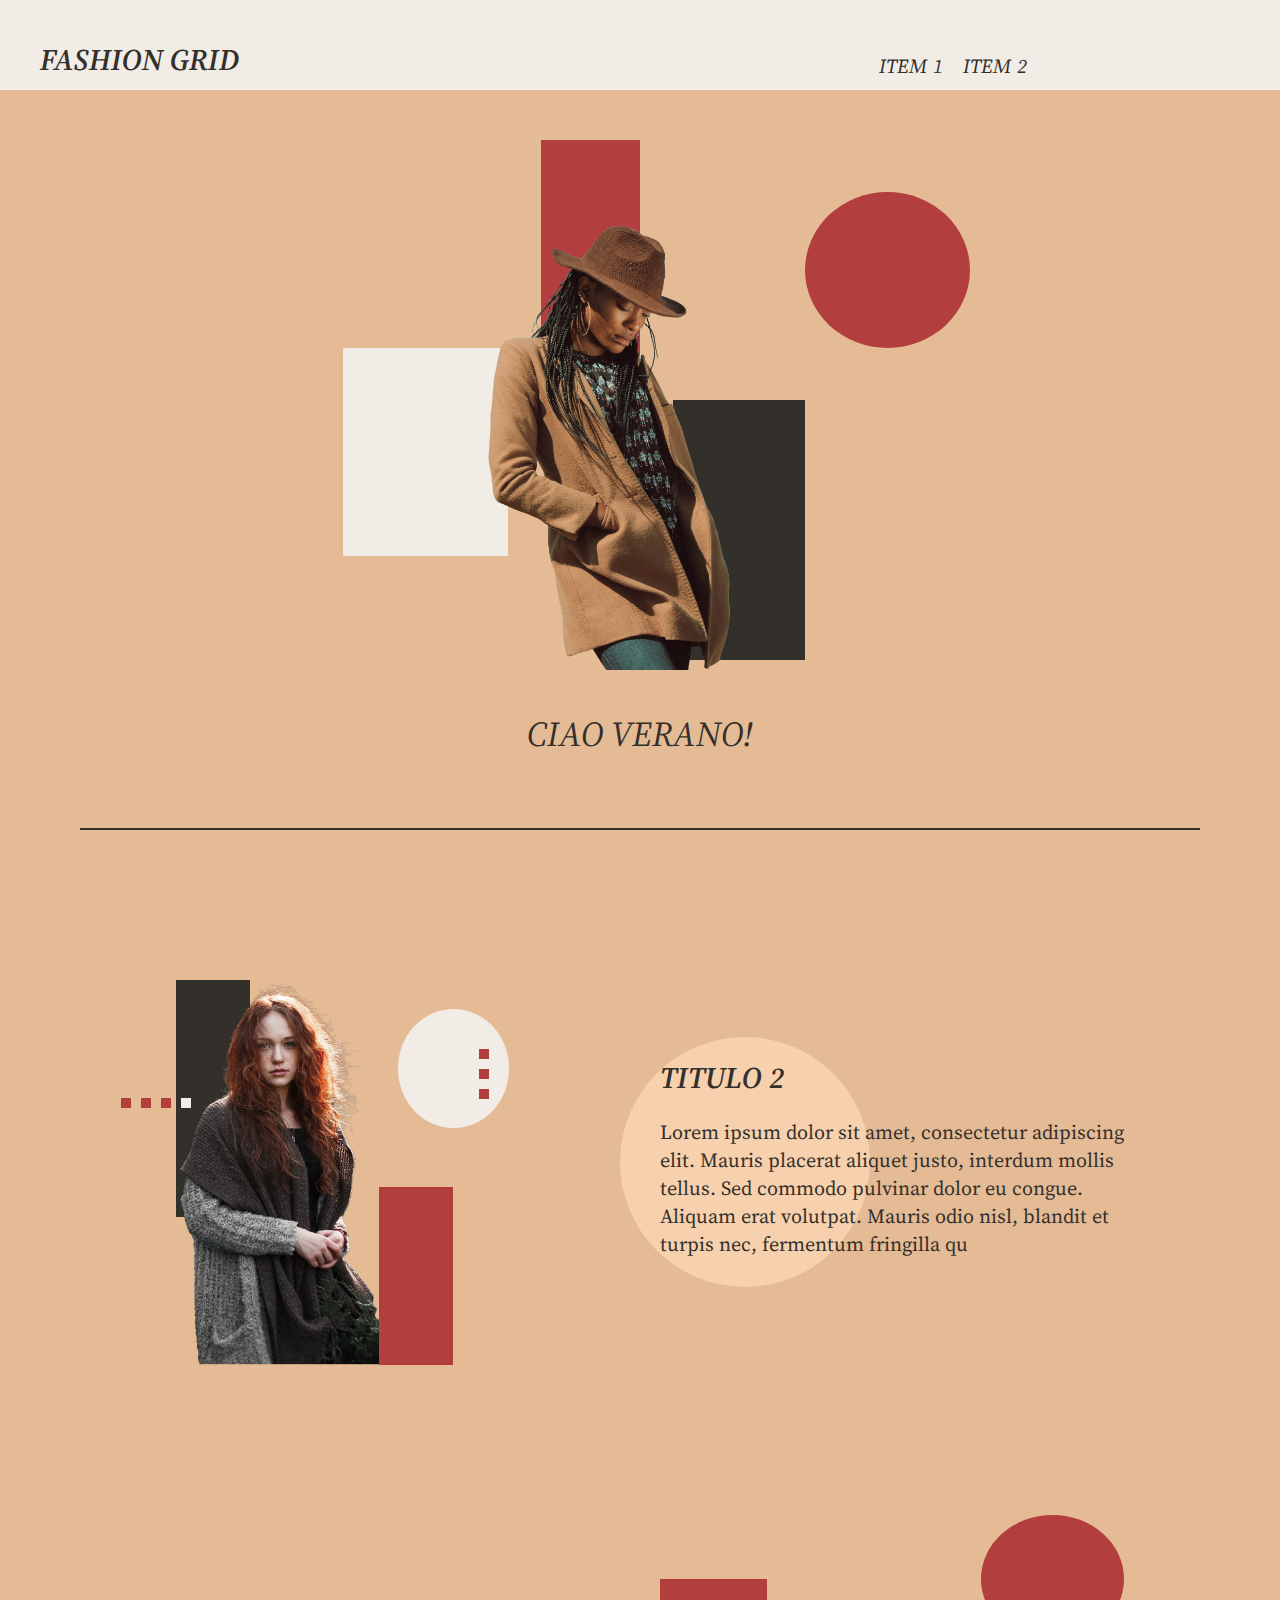
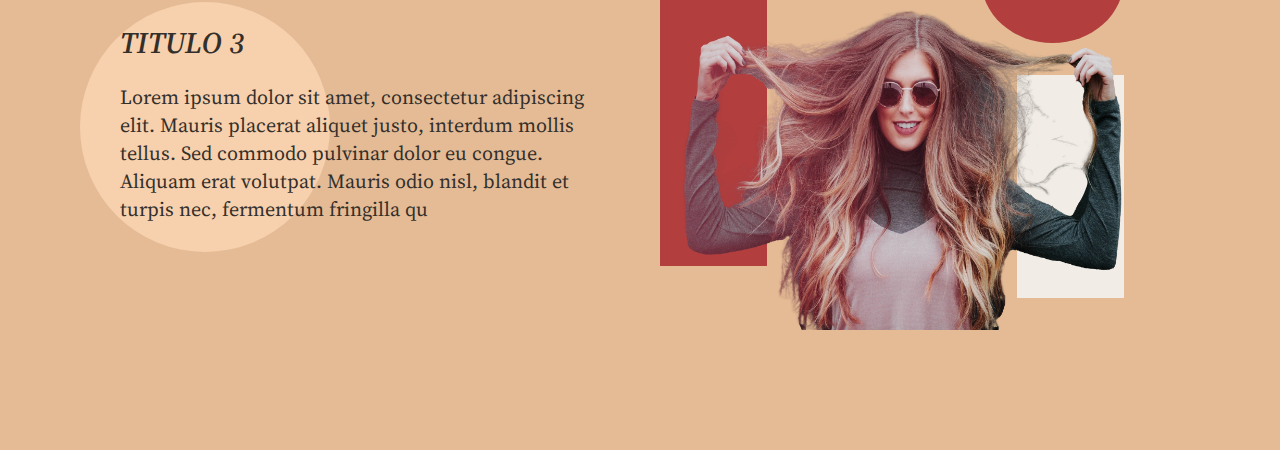
==== proyectoPersonal/index.html @ 2a03ffd2 "Primera maquetación del proyecto personal implementada" ====
<!DOCTYPE html>
<html lang="en">
<head>
    <meta charset="UTF-8">
    <meta http-equiv="X-UA-Compatible" content="IE=edge">
    <meta name="viewport" content="width=device-width, initial-scale=1.0">
    <title>Fashion Grid</title>

    <link rel="stylesheet" href="./style.css">
    <link rel="preconnect" href="https://fonts.googleapis.com">
    <link rel="preconnect" href="https://fonts.gstatic.com" crossorigin>
    <link href="https://fonts.googleapis.com/css2?family=Source+Serif+Pro:ital,wght@0,300;0,400;0,600;0,700;0,900;1,300;1,400;1,600;1,700;1,900&display=swap" rel="stylesheet">
</head>
<body>
    <header>
        <a href="./index.html">
            <h1>Fashion Grid</h1>
        </a>        
        <nav>
            <ul>
                <li><a href="">Item 1</a></li>
                <li><a href="">Item 2</a></li>
            </ul>
        </nav>
    </header>
    <main>
        <section class="hero">
            <div class="container">
                <div class="item-1"></div>
                <div class="item-2"></div>
                <div class="item-3"></div>
                <div class="item-4"></div>
                <div class="img-container">
                    <img src="./images/woman-5.png" alt="mujer con saco y sombrero">
                </div>
            </div>
            <span>Ciao verano!</span>
        </section>
        <section class="main-content">
            <div class="main-content__container-1">
                <div class="item-1">
                    <div class="item-1__subitem-1"></div>
                    <div class="item-1__subitem-2"></div>
                    <div class="item-1__subitem-3"></div>
                    <div class="item-1__subitem-4"></div>
                </div>
                <div class="item-2"></div>
                <div class="item-3">
                    <div class="item-3__subitem-1"></div>
                    <div class="item-3__subitem-2"></div>
                    <div class="item-3__subitem-3"></div>
                </div>
                <div class="img-container">
                    <img src="./images/woman-2.png" alt="mujer con vestido">
                </div>
            </div>
            <div class="main-content__text-block-1">
                <h2>Titulo 2</h2>
                <p>
                    Lorem ipsum dolor sit amet, consectetur adipiscing elit. Mauris placerat aliquet justo, interdum mollis tellus. Sed commodo pulvinar dolor eu congue. Aliquam erat volutpat. Mauris odio nisl, blandit et turpis nec, fermentum fringilla qu
                </p>
            </div>
            <div class="main-content__container-2">
                <div class="item-1"></div>
                <div class="item-2"></div>
                <div class="item-3"></div>
                <div class="img-container">
                    <img src="./images/woman-1.png" alt="mujer con lentes de sol">
                </div>
            </div>
            <div class="main-content__text-block-2">
                <h2>Titulo 3</h2>
                <p>
                    Lorem ipsum dolor sit amet, consectetur adipiscing elit. Mauris placerat aliquet justo, interdum mollis tellus. Sed commodo pulvinar dolor eu congue. Aliquam erat volutpat. Mauris odio nisl, blandit et turpis nec, fermentum fringilla qu
                </p>
            </div>
        </section>
    </main>
    <footer>

    </footer>
</body>
</html>
---- proyectoPersonal/style.css ----
:root {
    --font-1: 'Source Serif Pro', serif;
    --primary-color: #D9AB82;
    --primary-color-light-1:#E5BB95;
    --primary-color-light-2:#F7D0AD;
    --primary-color-dark-1: #CC9666;
    --primary-color-dark-2: #B27A47;
    --secondary-color: #8D2020;
    --secondary-color-light-1: #B23E3E;
    --secondary-color-light-2: #CC5252;
    --secondary-color-dark-1: #731111;
    --secondary-color-dark-2: #590909;
    --black: #1A1008;
    --white: #F2ECE6;
    --gray-1:#332F2B;
    --gray-2:#80766C;
    --gray-3:#B2A89D;
}
* {
    margin: 0;
    padding: 0;
    box-sizing: border-box;
}
html {
    font-size: 62.5%;
}
body {
    font-family: var(--font-1);
    font-size: 1.5rem;
    color: var(--gray-1);
}
img {
    width: 100%;
}

header {
    width: 100%;
    min-height: 90px;
    padding: 10px 40px;
    display: grid;
    /* grid-template-columns: repeat(auto-fit, minmax(500px,1fr)); */
    grid-auto-flow: column;
    /* justify-content: space-between; */
    place-items: end center;
    background-color: var(--white);
    color: var(--gray-1);
}
header > a {
    justify-self: start;
    /* align-self: end; */
    text-decoration: none;
    color: inherit;
}
header h1 {
    text-transform: uppercase;
    font-style: italic;
    font-weight: 600;
}
header nav ul {
    display: grid;
    grid-auto-flow: column;
    gap: 20px;
}
header nav li {
    list-style: none;
}
header nav a {
    font-size: 2rem;
    font-style: italic;
    color: inherit;
    text-transform: uppercase;
    text-decoration: none;
}
main {
    background-color: var(--primary-color-light-1);
    padding: 0px 80px;
    /* display: grid; */
    /* justify-content: center; */
}
.hero {
    width: 100%;
    padding-top: 50px;
    border-bottom: 2px solid var(--gray-1);
}
.hero .container {
    max-width: 660px;
    max-height: 530px;
    margin: 0 auto;
    /* border: 1px solid var(--gray-1); */
    display: grid;
    grid-template-columns: repeat(20, 1fr);
    grid-template-rows: repeat(10, 1fr) 10px;
}
.hero .container .item-1 {
    background-color: var(--white);
    grid-column: 2/7;
    grid-row: 5/9;
}
.hero .container .item-2 {
    background-color: var(--secondary-color-light-1);
    grid-column: 8/11;
    grid-row: 1/6;
}
.hero .container .item-3 {
    background-color: var(--gray-1);
    grid-column: 12/16;
    grid-row: 6/11;
}
.hero .container .item-4 {
    background-color: var(--secondary-color-light-1);
    grid-column: 16/21;
    grid-row: 2/5;
    border-radius: 50%;
}
.hero .container .img-container {
    grid-column: 5/15;
    grid-row: 2/12;
    /* border: 2px solid var(--secondary-color-dark-2); */
}
.hero .container img {
    width: 100%;
    height: 100%;
} 
.hero span {
    display: block;
    width: max-content;
    margin: 40px auto 70px;
    font-size: 3.5rem;
    text-transform: uppercase;
    font-style: italic;
}

/*------------------------*/
.main-content .img-container img {
    /* display: none; */
}
/*----------------------*/

.main-content {
    display: grid;
    grid-template-columns: repeat(2, minmax(200px,500px));
    justify-content: center;
    align-items: center;
    padding: 120px 0;
    gap: 150px 40px;
}
.main-content h2{
    margin-bottom: 20px;
    font-size: 3rem;
    font-style: italic;
    font-weight: 600;
    text-transform: uppercase;
}
.main-content p {
    font-size: 2rem;
    font-weight: 400;
}
.main-content__text-block-1::before {
    content: '';
    width: 250px;
    height: 250px;
    border-radius: 50%;
    background-color: var(--primary-color-light-2);
    position: absolute;
    left: -40px;
    top: -20px;
    z-index: -1;
}
.main-content__text-block-1 {
    position: relative;
    z-index: 1;
}
.main-content__text-block-2::before {
    content: '';
    width: 250px;
    height: 250px;
    border-radius: 50%;
    background-color: var(--primary-color-light-2);
    position: absolute;
    left: -40px;
    top: -20px;
    z-index: -1;
}
.main-content__text-block-2 {
    position: relative;
    z-index: 1;
    grid-column: 1/2;
    grid-row: 2/3;
}


/* ------------------------
-------Grid collage 2-------
-------------------------*/

.main-content__container-1 {
    height: 415px;
    display: grid;
    grid-template-columns: repeat(27, 1fr);
    grid-template-rows: repeat(14, 1fr);
}
.main-content__container-1 .item-1{
    background-color: var(--gray-1);
    grid-column: 4/8;
    grid-row: 2/10;
    position: relative;
}
.main-content__container-1 .item-1__subitem-1 {
    width: 10px;
    height: 10px;
    background-color: var(--white);
    position: absolute;
    left: 5px;
    top: 50%;
}
.main-content__container-1 .item-1__subitem-2 {
    width: 10px;
    height: 10px;
    background-color: var(--secondary-color-light-1);
    position: absolute;
    left: -15px;
    top: 50%;
}
.main-content__container-1 .item-1__subitem-3 {
    width: 10px;
    height: 10px;
    background-color: var(--secondary-color-light-1);
    position: absolute;
    left: -35px;
    top: 50%;
}
.main-content__container-1 .item-1__subitem-4 {
    width: 10px;
    height: 10px;
    background-color: var(--secondary-color-light-1);
    position: absolute;
    left: -55px;
    top: 50%;
}
.main-content__container-1 .item-2{
    background-color: var(--secondary-color-light-1);
    grid-column: 15/19;
    grid-row: 9/-1;
}
.main-content__container-1 .item-3{
    background-color: var(--white);
    /* width: 110px;
    height: 110px; */
    border-radius: 50%;
    grid-column: 16/22;
    grid-row: 3/7;
    position: relative;
}
.main-content__container-1 .item-3__subitem-1 {
    width: 10px;
    height: 10px;
    background-color: var(--secondary-color-light-1);
    position: absolute;
    right: 20px;
    top: 60px;
}
.main-content__container-1 .item-3__subitem-2 {
    width: 10px;
    height: 10px;
    background-color: var(--secondary-color-light-1);
    position: absolute;
    right: 20px;
    top: 80px;
}
.main-content__container-1 .item-3__subitem-3 {
    width: 10px;
    height: 10px;
    background-color: var(--secondary-color-light-1);
    position: absolute;
    right: 20px;
    top: 40px;
}
.main-content__container-1 .img-container {
    /* border: 2px solid var(--secondary-color-dark-2); */
    grid-column: 4/15;
    grid-row: 2/-1;
}
.main-content__container-1 .img-container img {
    height: 100%;
    position: relative;
}

/* ------------------------
-------Grid collage 3-------
-------------------------*/

.main-content__container-2 {
    height: 415px;
    display: grid;
    grid-template-columns: repeat(14, 1fr);
    grid-template-rows: repeat(13, 1fr);
}
.main-content__container-2 .item-1 {
    background-color: var(--secondary-color-light-1);
    grid-column: 1/4;
    grid-row: 3/12;
}
.main-content__container-2 .item-2 {
    background-color: var(--secondary-color-light-1);
    grid-column: 10/14;
    grid-row: 1/5;
    border-radius: 50%;
}
.main-content__container-2 .item-3 {
    background-color: var(--white);
    grid-column: 11/14;
    grid-row: 6/13;
}
.main-content__container-2 .img-container {
    grid-column: 1/15;
    grid-row: 2/-1;
}
.main-content__container-2 img {
    height: 100%;
}
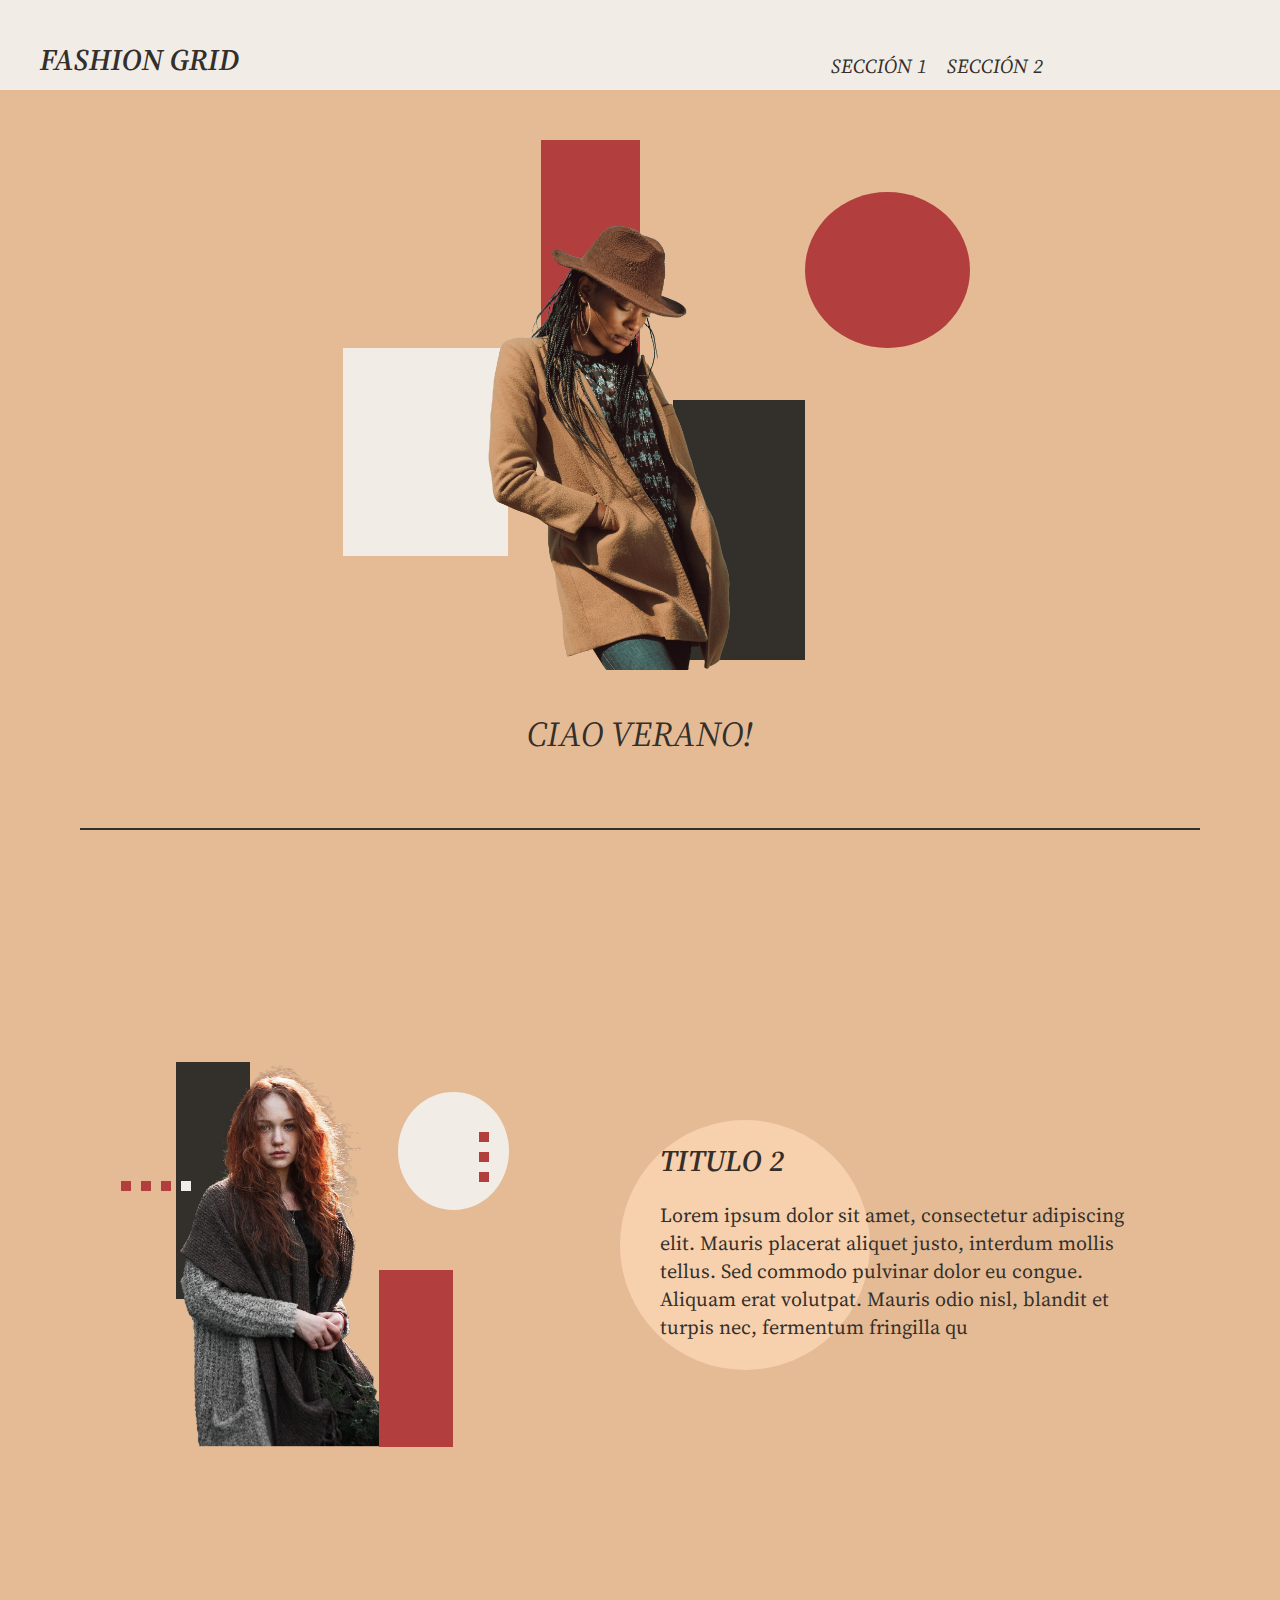
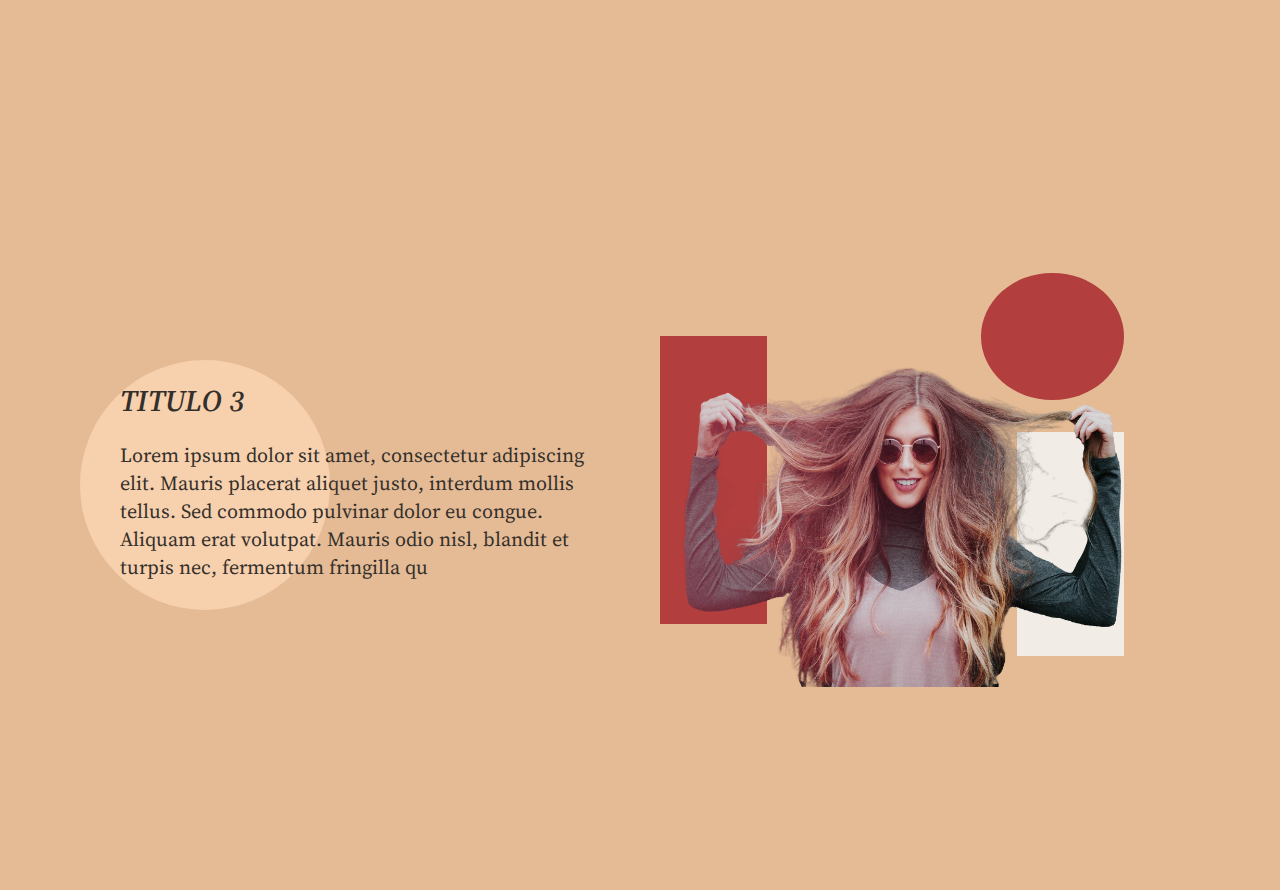
==== commit ba03b013: "Minor fixes" ====
--- a/proyectoPersonal/index.html
+++ b/proyectoPersonal/index.html
@@ -18,8 +18,8 @@
         </a>        
         <nav>
             <ul>
-                <li><a href="">Item 1</a></li>
-                <li><a href="">Item 2</a></li>
+                <li><a href="#section-1">Sección 1</a></li>
+                <li><a href="#section-2">Sección 2</a></li>
             </ul>
         </nav>
     </header>
@@ -54,7 +54,7 @@
                     <img src="./images/woman-2.png" alt="mujer con vestido">
                 </div>
             </div>
-            <div class="main-content__text-block-1">
+            <div class="main-content__text-block-1" id="section-1">
                 <h2>Titulo 2</h2>
                 <p>
                     Lorem ipsum dolor sit amet, consectetur adipiscing elit. Mauris placerat aliquet justo, interdum mollis tellus. Sed commodo pulvinar dolor eu congue. Aliquam erat volutpat. Mauris odio nisl, blandit et turpis nec, fermentum fringilla qu
@@ -68,7 +68,7 @@
                     <img src="./images/woman-1.png" alt="mujer con lentes de sol">
                 </div>
             </div>
-            <div class="main-content__text-block-2">
+            <div class="main-content__text-block-2" id="section-2">
                 <h2>Titulo 3</h2>
                 <p>
                     Lorem ipsum dolor sit amet, consectetur adipiscing elit. Mauris placerat aliquet justo, interdum mollis tellus. Sed commodo pulvinar dolor eu congue. Aliquam erat volutpat. Mauris odio nisl, blandit et turpis nec, fermentum fringilla qu
--- a/proyectoPersonal/style.css
+++ b/proyectoPersonal/style.css
@@ -138,11 +138,12 @@
 
 .main-content {
     display: grid;
-    grid-template-columns: repeat(2, minmax(200px,500px));
+    grid-template-columns: repeat(2, minmax(420px,500px));
+    grid-auto-rows: 420px;
     justify-content: center;
     align-items: center;
-    padding: 120px 0;
-    gap: 150px 40px;
+    padding: 200px 0;
+    gap: 0px 40px;
 }
 .main-content h2{
     margin-bottom: 20px;
@@ -185,7 +186,7 @@
     position: relative;
     z-index: 1;
     grid-column: 1/2;
-    grid-row: 2/3;
+    grid-row: 3/4;
 }
 
 
@@ -292,6 +293,7 @@
 .main-content__container-2 {
     height: 415px;
     display: grid;
+    grid-row: 3/4;
     grid-template-columns: repeat(14, 1fr);
     grid-template-rows: repeat(13, 1fr);
 }
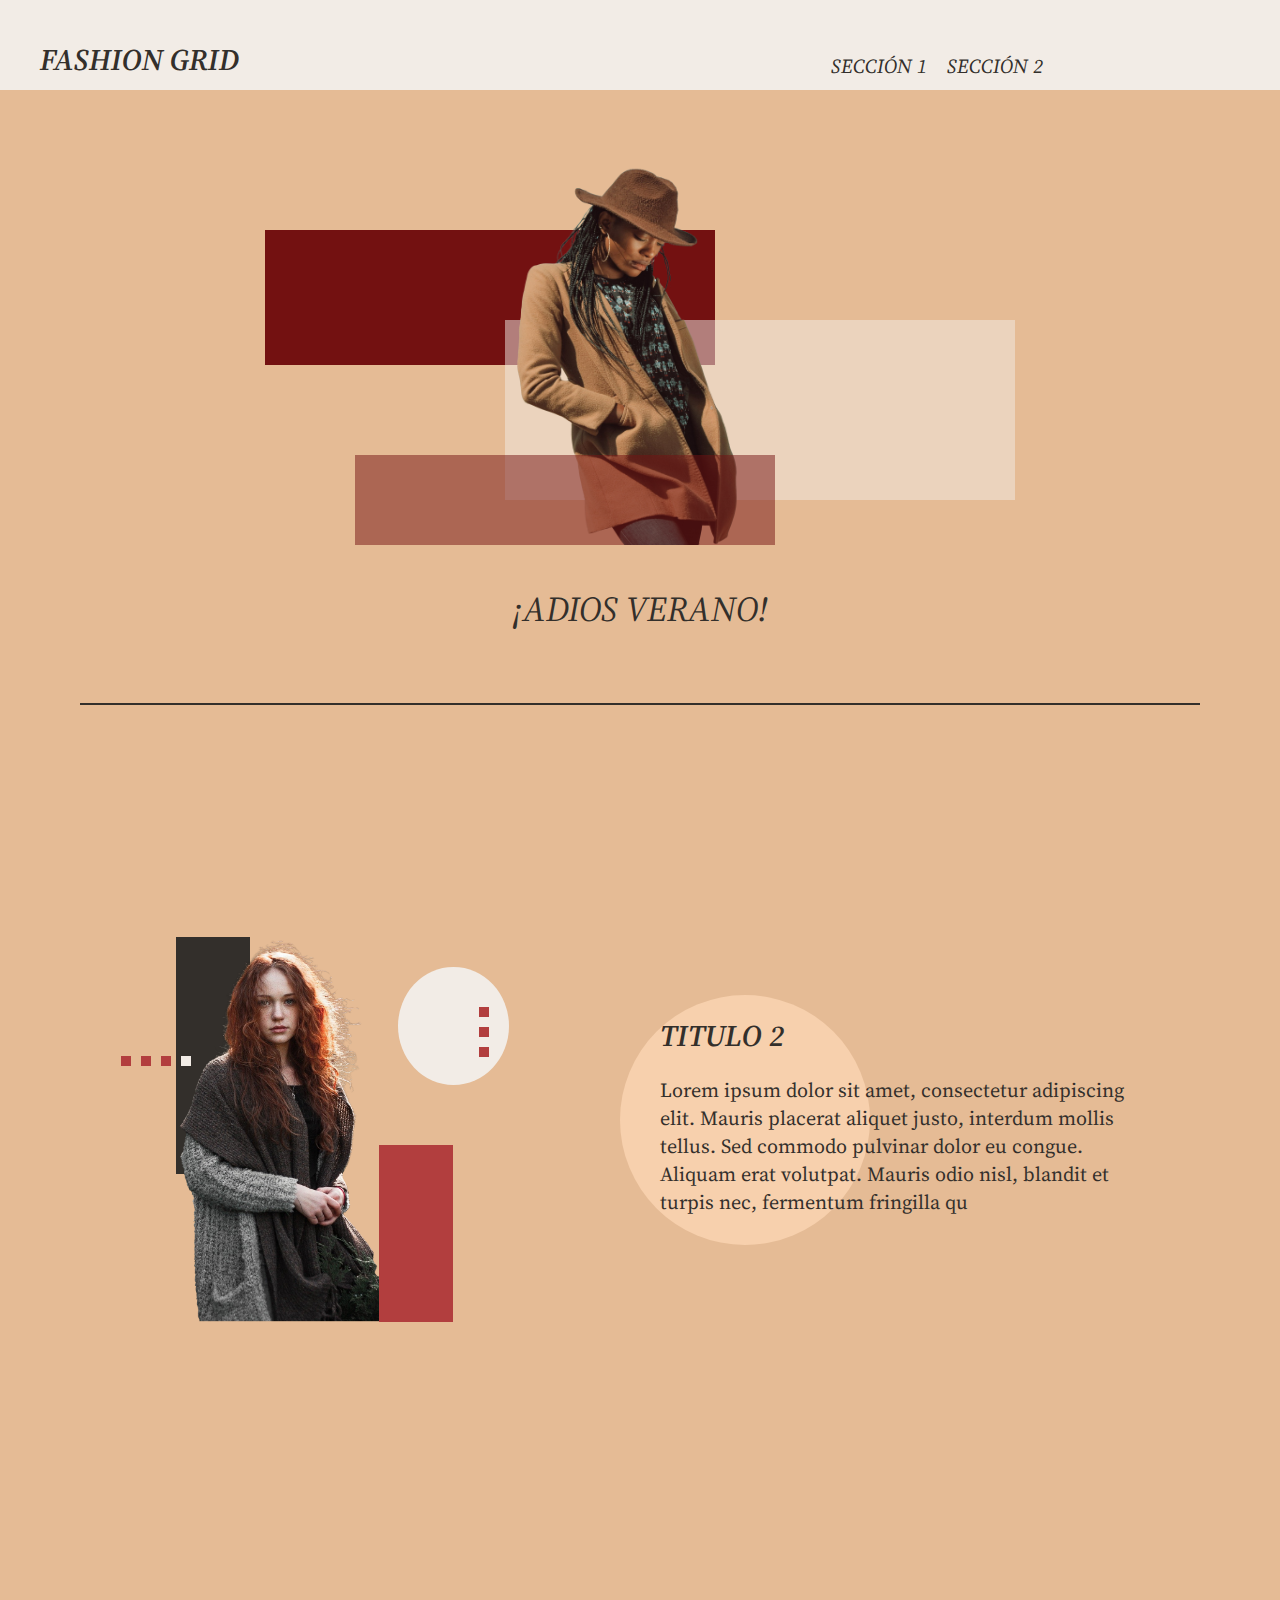
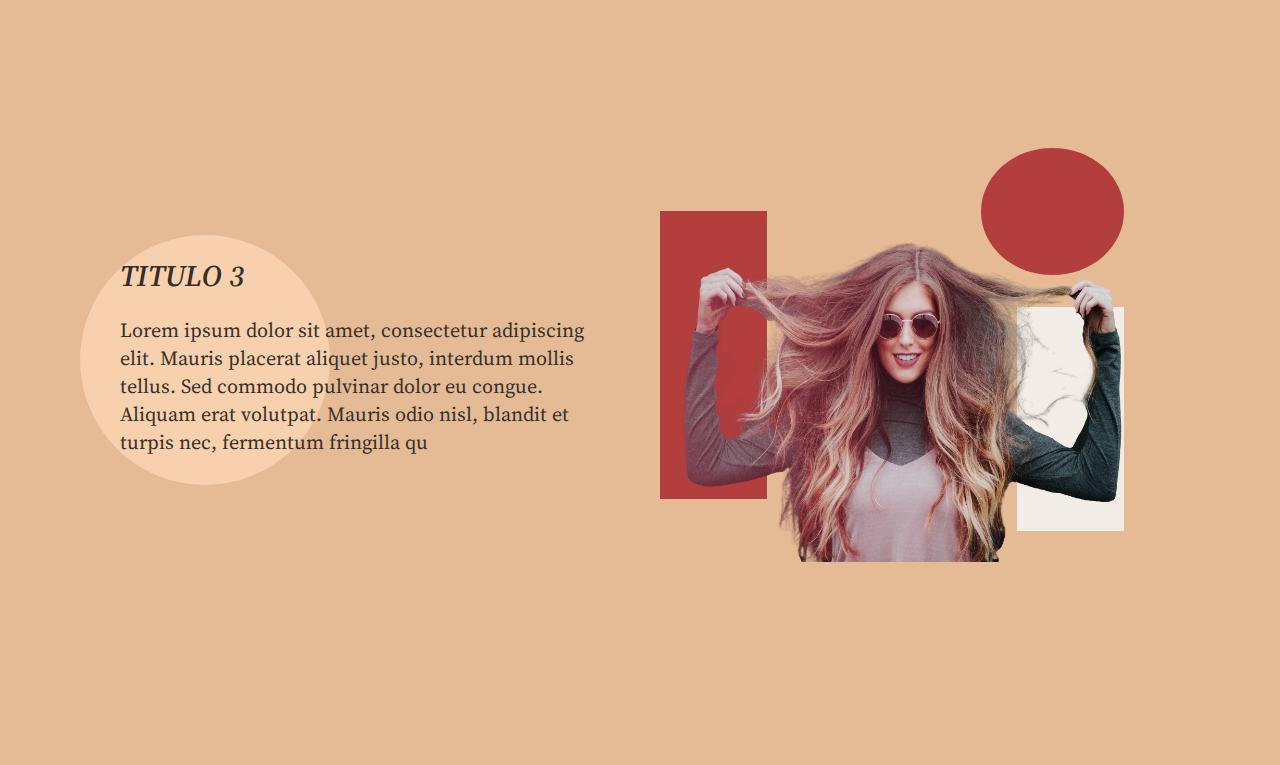
==== commit d7ecbfea: "Modificación de estilos del hero, no terminada" ====
--- a/proyectoPersonal/index.html
+++ b/proyectoPersonal/index.html
@@ -28,13 +28,14 @@
             <div class="container">
                 <div class="item-1"></div>
                 <div class="item-2"></div>
-                <div class="item-3"></div>
-                <div class="item-4"></div>
                 <div class="img-container">
                     <img src="./images/woman-5.png" alt="mujer con saco y sombrero">
                 </div>
+                <div class="item-3"></div>
+                <!-- <div class="item-4"></div> -->
+                
             </div>
-            <span>Ciao verano!</span>
+            <span>¡Adios verano!</span>
         </section>
         <section class="main-content">
             <div class="main-content__container-1">
--- a/proyectoPersonal/style.css
+++ b/proyectoPersonal/style.css
@@ -77,34 +77,43 @@
     /* display: grid; */
     /* justify-content: center; */
 }
+/*------------------
+------- HERO -------
+-------------------*/
 .hero {
     width: 100%;
     padding-top: 50px;
     border-bottom: 2px solid var(--gray-1);
 }
 .hero .container {
-    max-width: 660px;
+    /* max-width: 660px; */
     max-height: 530px;
     margin: 0 auto;
     /* border: 1px solid var(--gray-1); */
     display: grid;
-    grid-template-columns: repeat(20, 1fr);
-    grid-template-rows: repeat(10, 1fr) 10px;
+    grid-template-columns: repeat(25, 30px);
+    grid-template-rows: repeat(9, 45px);
+    justify-content: center;
 }
 .hero .container .item-1 {
-    background-color: var(--white);
-    grid-column: 2/7;
+    background-color: var(--secondary-color-dark-1);
+    grid-column: 1/16;
+    grid-row: 3/6;
+    
+}
+.hero .container .item-2 {
+    background-color: var(--white);
+    grid-column: 9/26;
     grid-row: 5/9;
-}
-.hero .container .item-2 {
-    background-color: var(--secondary-color-light-1);
-    grid-column: 8/11;
-    grid-row: 1/6;
+    opacity: 50%;
 }
 .hero .container .item-3 {
-    background-color: var(--gray-1);
-    grid-column: 12/16;
-    grid-row: 6/11;
+    /* display: none; */
+    background-color: var(--secondary-color-dark-1);
+    grid-column: 4/18;
+    grid-row: 8/10;
+    opacity: 50%;
+    z-index: 1;
 }
 .hero .container .item-4 {
     background-color: var(--secondary-color-light-1);
@@ -113,8 +122,9 @@
     border-radius: 50%;
 }
 .hero .container .img-container {
-    grid-column: 5/15;
-    grid-row: 2/12;
+    grid-column: 8/18;
+    grid-row: 1/10;
+    z-index: 1;
     /* border: 2px solid var(--secondary-color-dark-2); */
 }
 .hero .container img {
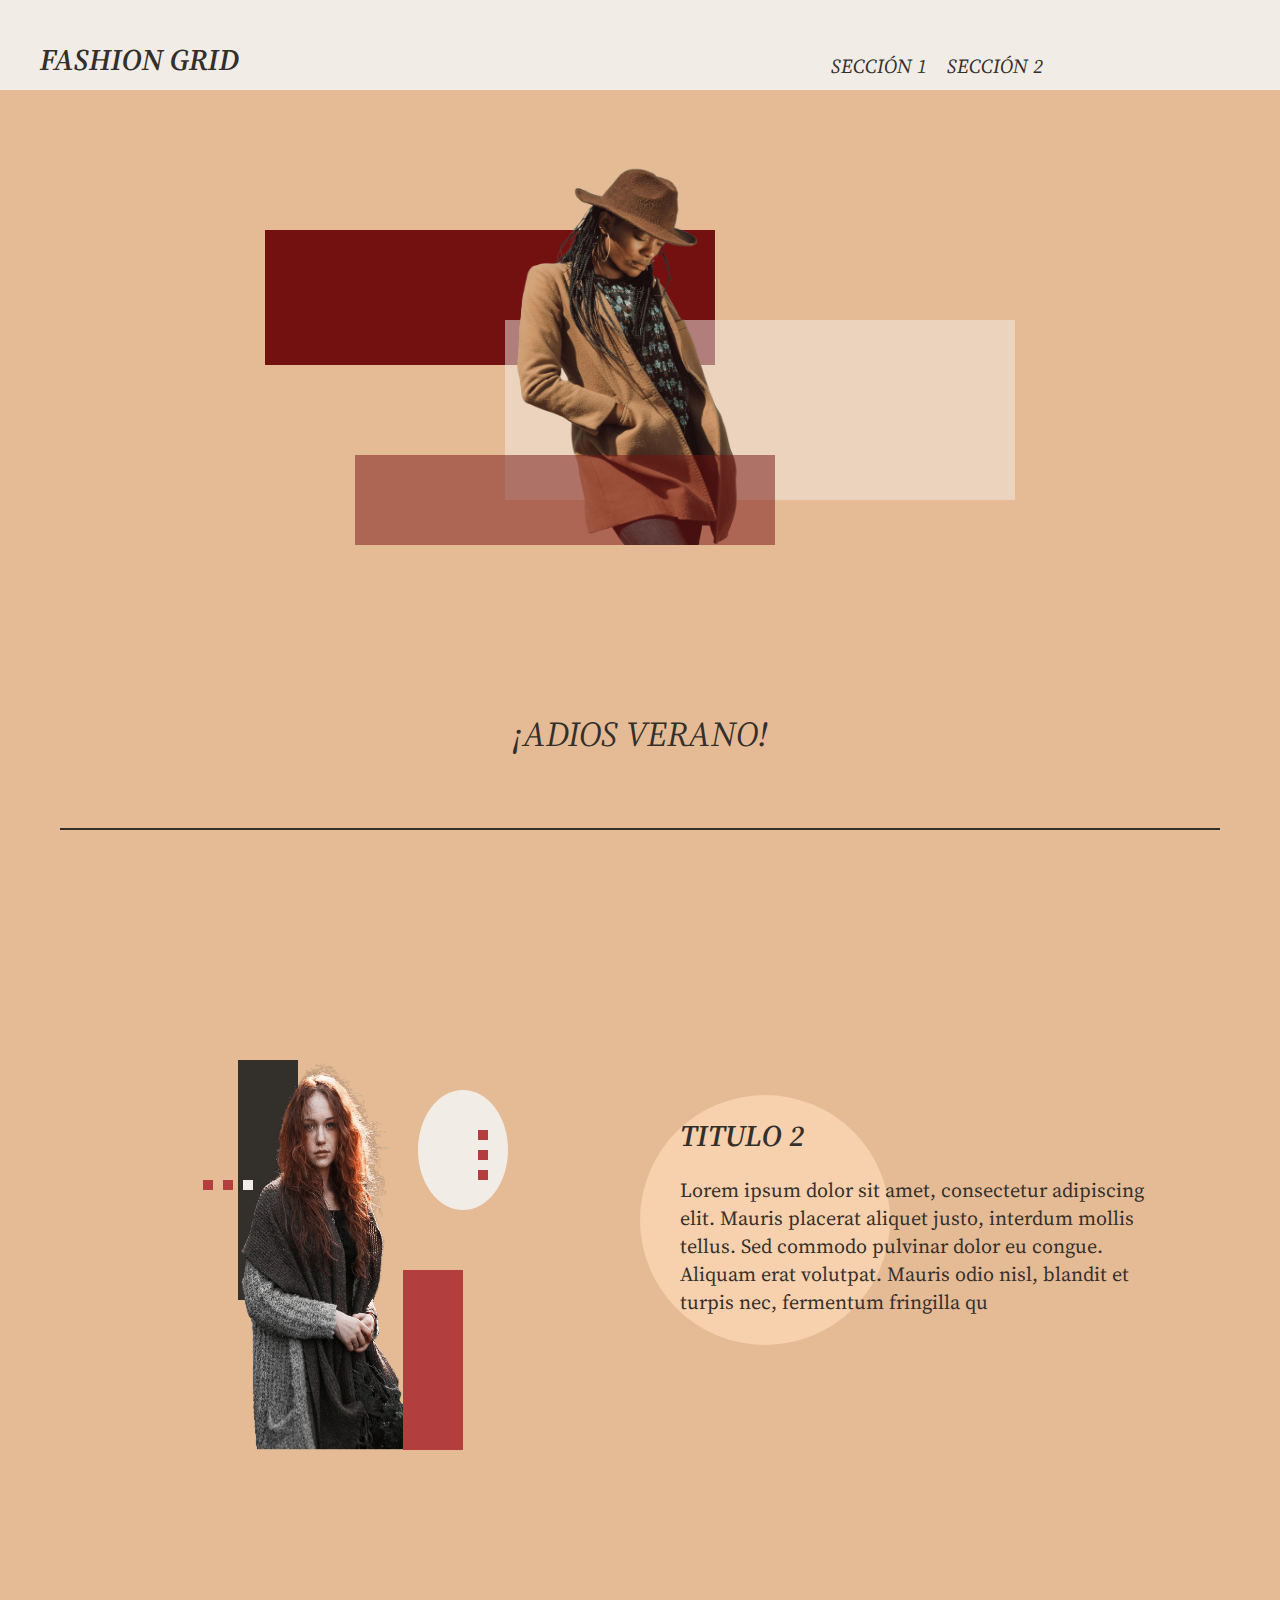
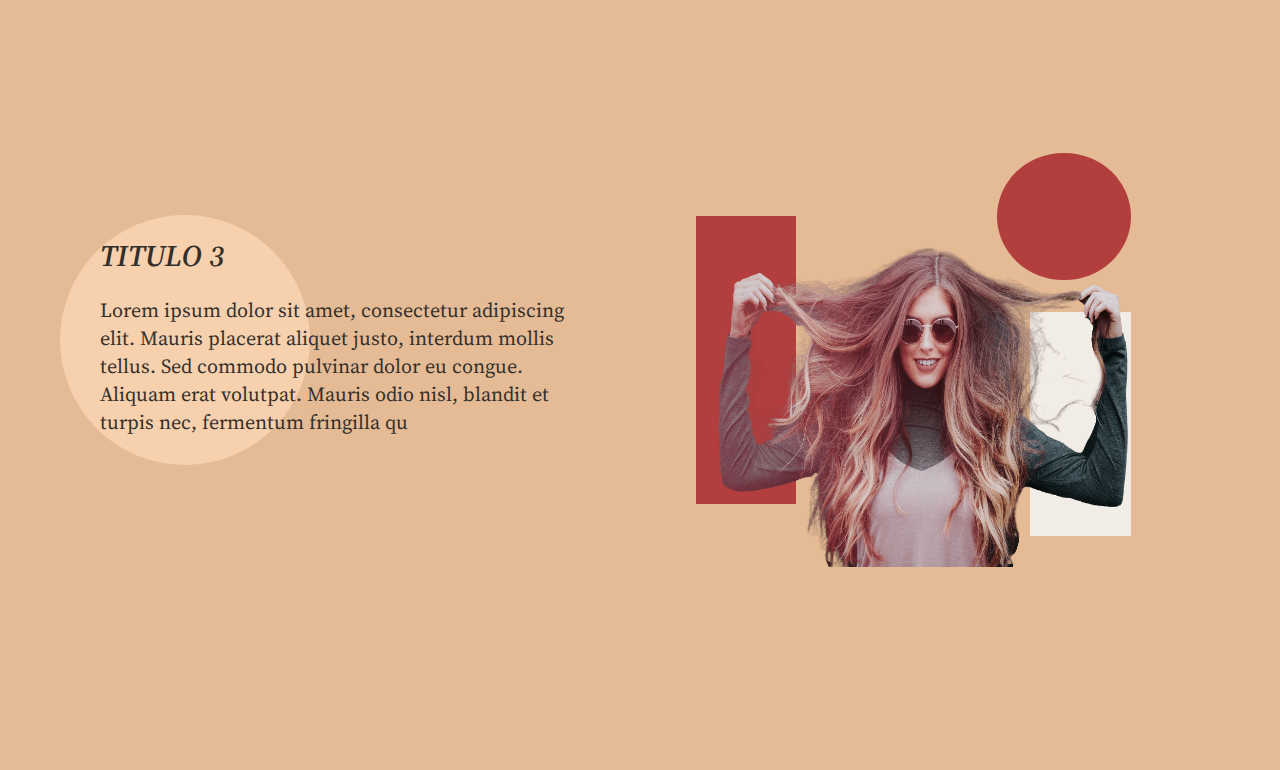
==== commit cd979885: "Implementado menú tipo hamburguesa y ajustes responsive" ====
--- a/proyectoPersonal/index.html
+++ b/proyectoPersonal/index.html
@@ -1,22 +1,34 @@
 <!DOCTYPE html>
-<html lang="en">
+<html lang="es">
 <head>
     <meta charset="UTF-8">
     <meta http-equiv="X-UA-Compatible" content="IE=edge">
     <meta name="viewport" content="width=device-width, initial-scale=1.0">
     <title>Fashion Grid</title>
 
+    <link rel="icon" type="image/png" href="./images/favicon-fashion-grid-2.png">
+
     <link rel="stylesheet" href="./style.css">
     <link rel="preconnect" href="https://fonts.googleapis.com">
     <link rel="preconnect" href="https://fonts.gstatic.com" crossorigin>
     <link href="https://fonts.googleapis.com/css2?family=Source+Serif+Pro:ital,wght@0,300;0,400;0,600;0,700;0,900;1,300;1,400;1,600;1,700;1,900&display=swap" rel="stylesheet">
+
+    <link href="https://fonts.googleapis.com/icon?family=Material+Icons"
+      rel="stylesheet">
 </head>
 <body>
     <header>
         <a href="./index.html">
             <h1>Fashion Grid</h1>
-        </a>        
+        </a> 
+        
         <nav>
+            <label for="menu">
+                <span class="material-icons-outlined material-icons">
+                    menu
+                </span>    
+            </label>
+            <input type="checkbox" name="menu" id="menu">   
             <ul>
                 <li><a href="#section-1">Sección 1</a></li>
                 <li><a href="#section-2">Sección 2</a></li>
--- a/proyectoPersonal/style.css
+++ b/proyectoPersonal/style.css
@@ -33,50 +33,77 @@
     width: 100%;
 }
 
+
+/*-------------------
+--------HEADER------
+-------------------*/
 header {
     width: 100%;
-    min-height: 90px;
-    padding: 10px 40px;
+    min-height: 50px;
+    padding: 10px 20px;
     display: grid;
-    /* grid-template-columns: repeat(auto-fit, minmax(500px,1fr)); */
     grid-auto-flow: column;
-    /* justify-content: space-between; */
     place-items: end center;
     background-color: var(--white);
     color: var(--gray-1);
 }
 header > a {
     justify-self: start;
-    /* align-self: end; */
     text-decoration: none;
     color: inherit;
 }
 header h1 {
     text-transform: uppercase;
+    font-size: 2rem;
     font-style: italic;
     font-weight: 600;
 }
 header nav ul {
-    display: grid;
-    grid-auto-flow: column;
-    gap: 20px;
+    position: absolute;
 }
 header nav li {
     list-style: none;
 }
 header nav a {
-    font-size: 2rem;
+    font-size: 1.5rem;
     font-style: italic;
     color: inherit;
     text-transform: uppercase;
     text-decoration: none;
 }
+header nav ul {
+    display: none;
+    /* transition: all ease 5s; */
+}
+header nav {
+    /* position: relative; */
+    justify-self: end;
+}
+header nav input {
+    display: none;
+}
+header input:checked + ul {
+    display: inline-block;
+    position: absolute;
+    padding: 10px 20px;
+    right: 0;
+    top: 49px;
+    background-color: var(--white);
+}
+header input:checked + ul li {
+    margin-bottom: 10px;
+}
+
+/*---------------------
+--------- MAIN --------
+---------------------*/
 main {
+    width: 100%;
     background-color: var(--primary-color-light-1);
-    padding: 0px 80px;
-    /* display: grid; */
-    /* justify-content: center; */
-}
+    padding: 0px 20px;
+    overflow: hidden;
+}
+
 /*------------------
 ------- HERO -------
 -------------------*/
@@ -85,15 +112,17 @@
     padding-top: 50px;
     border-bottom: 2px solid var(--gray-1);
 }
+/*--------------------
+----- Collage HERO ---
+--------------------*/
 .hero .container {
-    /* max-width: 660px; */
     max-height: 530px;
     margin: 0 auto;
-    /* border: 1px solid var(--gray-1); */
     display: grid;
-    grid-template-columns: repeat(25, 30px);
-    grid-template-rows: repeat(9, 45px);
+    grid-template-columns: repeat(25, minmax(11px,30px));
+    grid-template-rows: repeat(9, minmax(15px, 45px));
     justify-content: center;
+    aspect-ratio: 1.95;
 }
 .hero .container .item-1 {
     background-color: var(--secondary-color-dark-1);
@@ -108,7 +137,6 @@
     opacity: 50%;
 }
 .hero .container .item-3 {
-    /* display: none; */
     background-color: var(--secondary-color-dark-1);
     grid-column: 4/18;
     grid-row: 8/10;
@@ -125,41 +153,43 @@
     grid-column: 8/18;
     grid-row: 1/10;
     z-index: 1;
-    /* border: 2px solid var(--secondary-color-dark-2); */
 }
 .hero .container img {
     width: 100%;
     height: 100%;
 } 
+
 .hero span {
     display: block;
     width: max-content;
-    margin: 40px auto 70px;
-    font-size: 3.5rem;
+    margin: 20px auto 50px;
+    font-size: 2.5rem;
     text-transform: uppercase;
     font-style: italic;
 }
 
-/*------------------------*/
-.main-content .img-container img {
-    /* display: none; */
-}
-/*----------------------*/
-
+/*-------------------------
+------ MAIN-CONTENT -------
+-------------------------*/
 .main-content {
     display: grid;
-    grid-template-columns: repeat(2, minmax(420px,500px));
-    grid-auto-rows: 420px;
+    grid-auto-columns: minmax(270px, 650px);
     justify-content: center;
     align-items: center;
-    padding: 200px 0;
-    gap: 0px 40px;
-}
+    justify-items: center;
+    padding: 100px 0;
+    gap: 100px;
+}
+
+/*--------------------------
+-- MAIN-CONTENT TEXT-BLOCK -
+--------------------------*/
 .main-content h2{
     margin-bottom: 20px;
     font-size: 3rem;
     font-style: italic;
     font-weight: 600;
+    text-align: center;
     text-transform: uppercase;
 }
 .main-content p {
@@ -173,11 +203,13 @@
     border-radius: 50%;
     background-color: var(--primary-color-light-2);
     position: absolute;
-    left: -40px;
+    right: 50%;
+    /* transform: translate(-50%); */
     top: -20px;
     z-index: -1;
 }
 .main-content__text-block-1 {
+    min-height: 250px;
     position: relative;
     z-index: 1;
 }
@@ -188,27 +220,26 @@
     border-radius: 50%;
     background-color: var(--primary-color-light-2);
     position: absolute;
-    left: -40px;
+    left: 55%;
     top: -20px;
     z-index: -1;
 }
 .main-content__text-block-2 {
+    min-height: 250px;
     position: relative;
     z-index: 1;
-    grid-column: 1/2;
-    grid-row: 3/4;
 }
 
 
 /* ------------------------
--------Grid collage 2-------
--------------------------*/
+-- COLLAGE 1 MAIN-CONTENT --
+---------------------------*/
 
 .main-content__container-1 {
-    height: 415px;
     display: grid;
-    grid-template-columns: repeat(27, 1fr);
-    grid-template-rows: repeat(14, 1fr);
+    grid-template-columns: repeat(21, minmax(13px, 15px));
+    grid-template-rows: repeat(14, minmax(17px, 30px));
+    aspect-ratio: 0.75;
 }
 .main-content__container-1 .item-1{
     background-color: var(--gray-1);
@@ -240,14 +271,14 @@
     left: -35px;
     top: 50%;
 }
-.main-content__container-1 .item-1__subitem-4 {
+/* .main-content__container-1 .item-1__subitem-4 {
     width: 10px;
     height: 10px;
     background-color: var(--secondary-color-light-1);
     position: absolute;
     left: -55px;
     top: 50%;
-}
+} */
 .main-content__container-1 .item-2{
     background-color: var(--secondary-color-light-1);
     grid-column: 15/19;
@@ -255,8 +286,6 @@
 }
 .main-content__container-1 .item-3{
     background-color: var(--white);
-    /* width: 110px;
-    height: 110px; */
     border-radius: 50%;
     grid-column: 16/22;
     grid-row: 3/7;
@@ -287,7 +316,6 @@
     top: 40px;
 }
 .main-content__container-1 .img-container {
-    /* border: 2px solid var(--secondary-color-dark-2); */
     grid-column: 4/15;
     grid-row: 2/-1;
 }
@@ -297,15 +325,14 @@
 }
 
 /* ------------------------
--------Grid collage 3-------
--------------------------*/
+-- COLLAGE 2 MAIN-CONTENT --
+---------------------------*/
 
 .main-content__container-2 {
-    height: 415px;
     display: grid;
-    grid-row: 3/4;
-    grid-template-columns: repeat(14, 1fr);
-    grid-template-rows: repeat(13, 1fr);
+    grid-template-columns: repeat(14, minmax(20px,30px));
+    grid-template-rows: repeat(13, minmax(19px, 32px));
+    aspect-ratio: 1.13;
 }
 .main-content__container-2 .item-1 {
     background-color: var(--secondary-color-light-1);
@@ -329,4 +356,83 @@
 }
 .main-content__container-2 img {
     height: 100%;
+}
+
+@media (min-width:950px) {
+    /*---------------
+    ----- HEADER ----
+    ----------------*/
+    header {
+        padding: 10px 40px;
+        min-height: 90px;
+    }
+    header h1 {
+        font-size: 3rem;
+    }
+    header nav a {
+        font-size: 2rem;
+    }
+    header nav {
+        justify-self: center;
+    }
+    header nav label {
+        display: none;
+    }
+    header nav ul {
+        display: grid;
+        position: static;
+        grid-auto-flow: column;
+        gap: 20px;
+    }
+
+    /*----------------
+    ------ HERO -----
+    ----------------*/
+    .hero span {
+        font-size: 3.5rem;
+        margin: 40px auto 70px;
+
+    }
+   
+    /*----------------
+    ------ MAIN -----
+    ----------------*/
+    main {
+        padding: 0 60px;
+    }
+
+    /*----------------------
+    ---- MAIN-CONTENT -----
+    ----------------------*/
+    .main-content {
+        grid-template-columns: repeat(2, minmax(250px, 500px));
+        grid-auto-rows: 420px;
+        justify-content: center;
+        align-items: center;
+        padding: 200px 0;
+        gap: 300px 80px;
+    }
+    .main-content h2{
+        text-align: left;
+    }
+    .main-content__container-2 {
+        height: 415px;
+        display: grid;
+        grid-template-columns: repeat(14, 1fr);
+        grid-template-rows: repeat(13, 1fr);
+    }
+    .main-content__text-block-2 {
+        position: relative;
+        z-index: 1;
+        grid-column: 1/2;
+        grid-row: 2/3;
+    }
+    .main-content__text-block-1::before {
+        left: -40px;
+        top: -20px;
+    }
+    .main-content__text-block-2::before {
+        left: -40px;
+        top: -20px;
+    }
 }